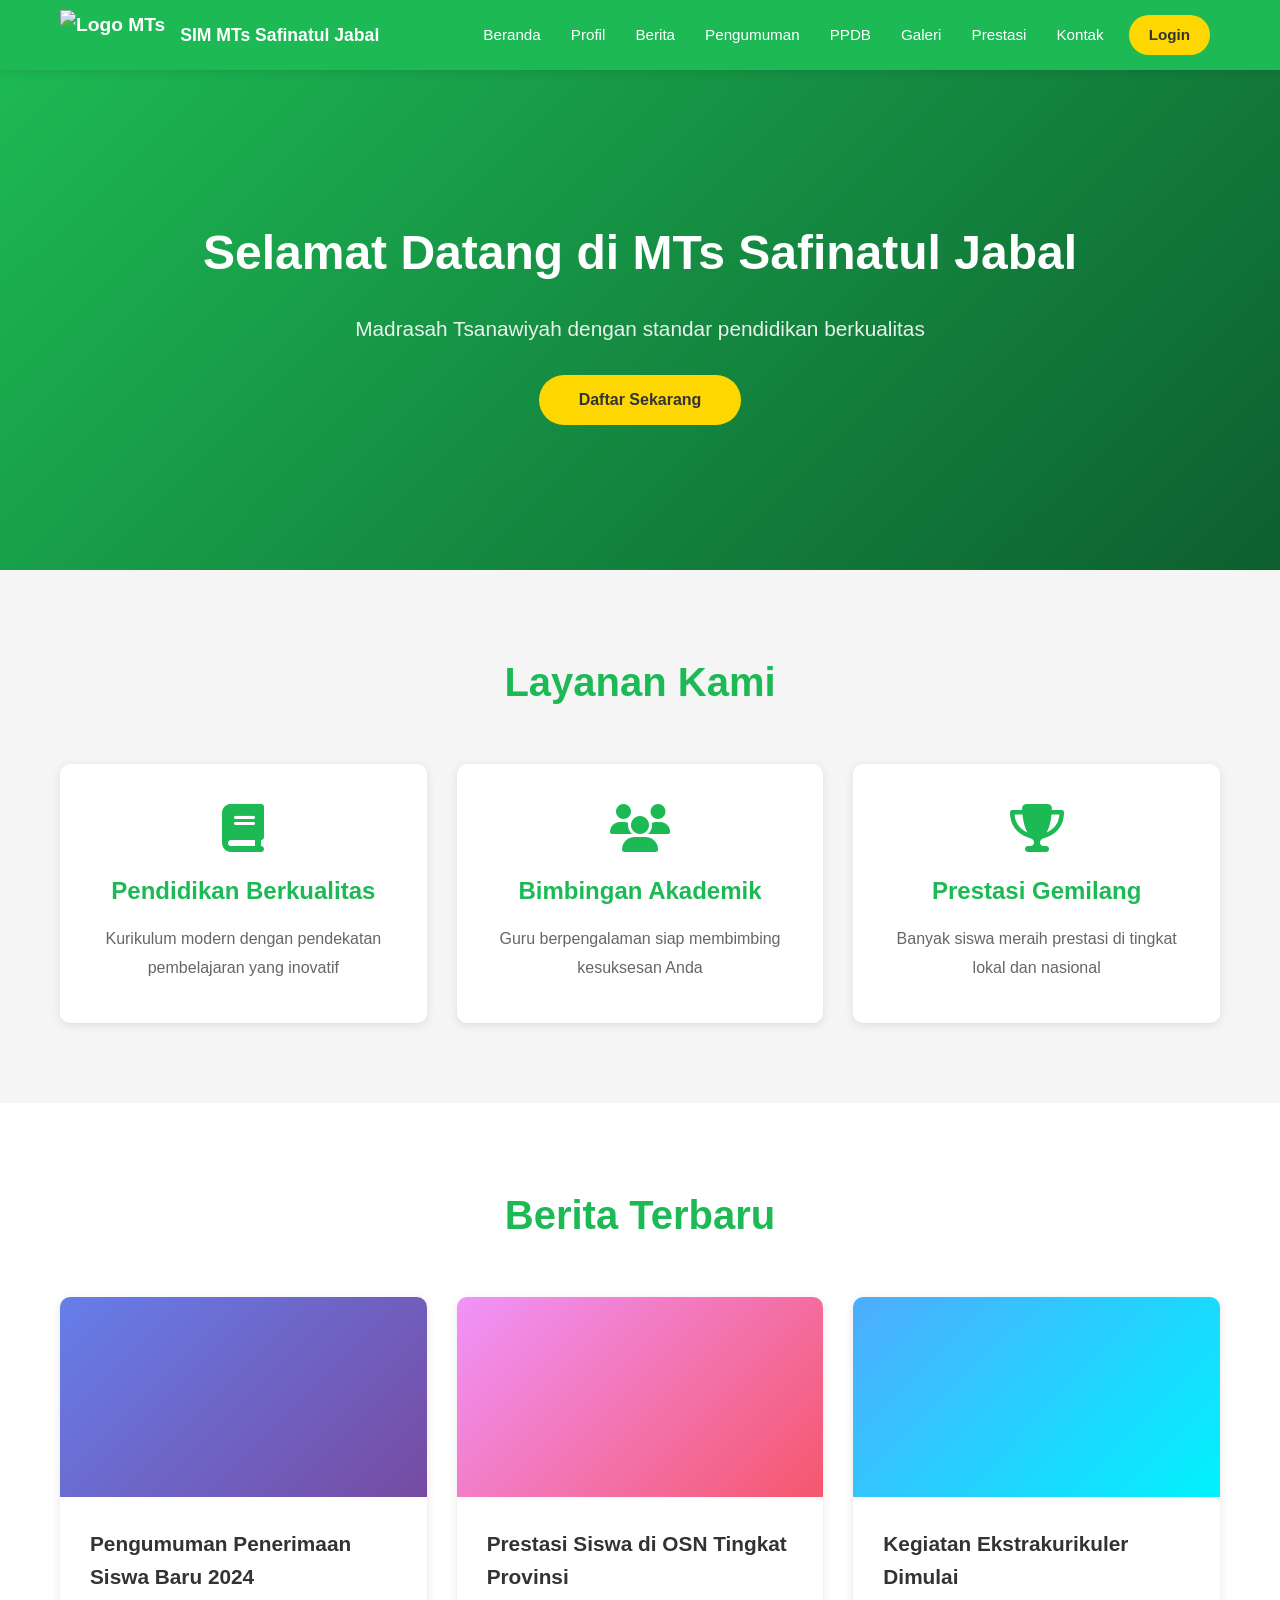
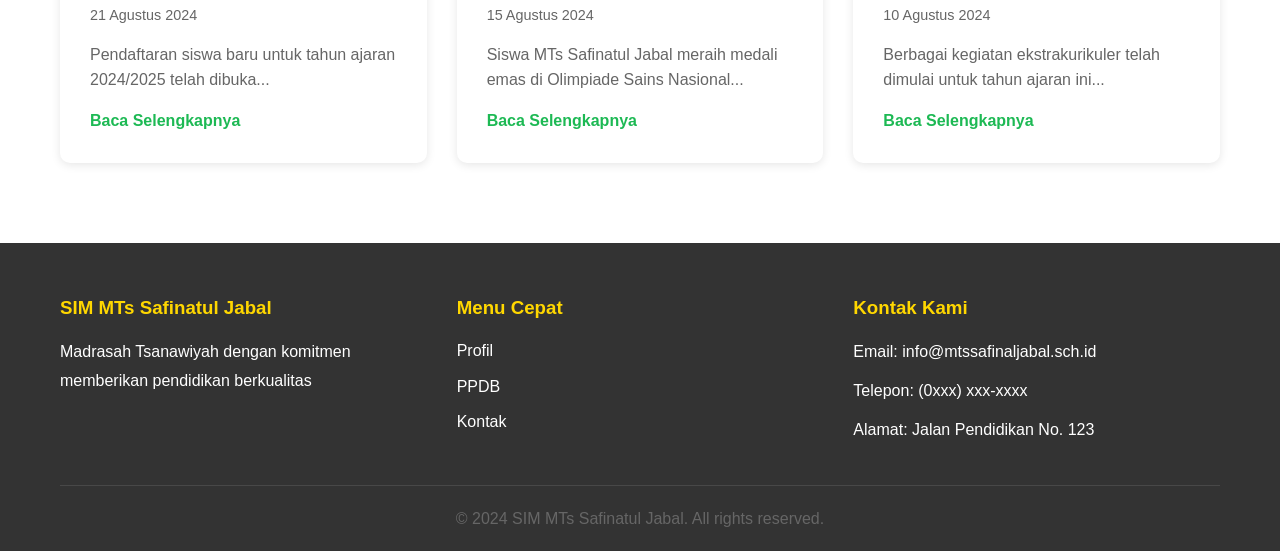
==== index.html @ 8cd1381e "Create main homepage" ====
<!DOCTYPE html>
<html lang="id">
<head>
    <meta charset="UTF-8">
    <meta name="viewport" content="width=device-width, initial-scale=1.0">
    <title>SIM MTs Safinatul Jabal</title>
    <link rel="stylesheet" href="css/style.css">
    <link rel="stylesheet" href="css/navbar.css">
    <link rel="stylesheet" href="https://cdnjs.cloudflare.com/ajax/libs/font-awesome/6.4.0/css/all.min.css">
</head>
<body>
    <!-- Navbar -->
    <nav class="navbar">
        <div class="navbar-container">
            <div class="navbar-logo">
                <img src="assets/logo.png" alt="Logo MTs" class="logo-img">
                <span class="school-name">SIM MTs Safinatul Jabal</span>
            </div>
            <ul class="navbar-menu">
                <li><a href="index.html" class="active">Beranda</a></li>
                <li><a href="pages/profil.html">Profil</a></li>
                <li><a href="pages/berita.html">Berita</a></li>
                <li><a href="pages/pengumuman.html">Pengumuman</a></li>
                <li><a href="pages/ppdb.html">PPDB</a></li>
                <li><a href="pages/galeri.html">Galeri</a></li>
                <li><a href="pages/prestasi.html">Prestasi</a></li>
                <li><a href="pages/kontak.html">Kontak</a></li>
                <li><a href="pages/login.html" class="btn-login">Login</a></li>
            </ul>
            <div class="hamburger">
                <span></span>
                <span></span>
                <span></span>
            </div>
        </div>
    </nav>

    <!-- Hero Section -->
    <section class="hero">
        <div class="hero-content">
            <h1>Selamat Datang di MTs Safinatul Jabal</h1>
            <p>Madrasah Tsanawiyah dengan standar pendidikan berkualitas</p>
            <a href="pages/ppdb.html" class="btn-primary">Daftar Sekarang</a>
        </div>
    </section>

    <!-- Features Section -->
    <section class="features">
        <div class="container">
            <h2>Layanan Kami</h2>
            <div class="features-grid">
                <div class="feature-card">
                    <i class="fas fa-book"></i>
                    <h3>Pendidikan Berkualitas</h3>
                    <p>Kurikulum modern dengan pendekatan pembelajaran yang inovatif</p>
                </div>
                <div class="feature-card">
                    <i class="fas fa-users"></i>
                    <h3>Bimbingan Akademik</h3>
                    <p>Guru berpengalaman siap membimbing kesuksesan Anda</p>
                </div>
                <div class="feature-card">
                    <i class="fas fa-trophy"></i>
                    <h3>Prestasi Gemilang</h3>
                    <p>Banyak siswa meraih prestasi di tingkat lokal dan nasional</p>
                </div>
            </div>
        </div>
    </section>

    <!-- Latest News Section -->
    <section class="latest-news">
        <div class="container">
            <h2>Berita Terbaru</h2>
            <div class="news-grid">
                <div class="news-card">
                    <div class="news-image" style="background: linear-gradient(135deg, #667eea 0%, #764ba2 100%);"></div>
                    <div class="news-content">
                        <h3>Pengumuman Penerimaan Siswa Baru 2024</h3>
                        <p class="news-date">21 Agustus 2024</p>
                        <p>Pendaftaran siswa baru untuk tahun ajaran 2024/2025 telah dibuka...</p>
                        <a href="pages/berita.html">Baca Selengkapnya</a>
                    </div>
                </div>
                <div class="news-card">
                    <div class="news-image" style="background: linear-gradient(135deg, #f093fb 0%, #f5576c 100%);"></div>
                    <div class="news-content">
                        <h3>Prestasi Siswa di OSN Tingkat Provinsi</h3>
                        <p class="news-date">15 Agustus 2024</p>
                        <p>Siswa MTs Safinatul Jabal meraih medali emas di Olimpiade Sains Nasional...</p>
                        <a href="pages/berita.html">Baca Selengkapnya</a>
                    </div>
                </div>
                <div class="news-card">
                    <div class="news-image" style="background: linear-gradient(135deg, #4facfe 0%, #00f2fe 100%);"></div>
                    <div class="news-content">
                        <h3>Kegiatan Ekstrakurikuler Dimulai</h3>
                        <p class="news-date">10 Agustus 2024</p>
                        <p>Berbagai kegiatan ekstrakurikuler telah dimulai untuk tahun ajaran ini...</p>
                        <a href="pages/berita.html">Baca Selengkapnya</a>
                    </div>
                </div>
            </div>
        </div>
    </section>

    <!-- Footer -->
    <footer class="footer">
        <div class="container">
            <div class="footer-content">
                <div class="footer-section">
                    <h3>SIM MTs Safinatul Jabal</h3>
                    <p>Madrasah Tsanawiyah dengan komitmen memberikan pendidikan berkualitas</p>
                </div>
                <div class="footer-section">
                    <h3>Menu Cepat</h3>
                    <ul>
                        <li><a href="pages/profil.html">Profil</a></li>
                        <li><a href="pages/ppdb.html">PPDB</a></li>
                        <li><a href="pages/kontak.html">Kontak</a></li>
                    </ul>
                </div>
                <div class="footer-section">
                    <h3>Kontak Kami</h3>
                    <p>Email: info@mtssafinaljabal.sch.id</p>
                    <p>Telepon: (0xxx) xxx-xxxx</p>
                    <p>Alamat: Jalan Pendidikan No. 123</p>
                </div>
            </div>
            <div class="footer-bottom">
                <p>&copy; 2024 SIM MTs Safinatul Jabal. All rights reserved.</p>
            </div>
        </div>
    </footer>

    <script src="js/script.js"></script>
</body>
</html>
---- css/style.css ----
* {
    margin: 0;
    padding: 0;
    box-sizing: border-box;
}

:root {
    --primary-green: #1db954;
    --primary-yellow: #ffd700;
    --primary-blue: #0066cc;
    --text-dark: #333;
    --text-light: #666;
    --bg-light: #f5f5f5;
    --white: #fff;
    --shadow: 0 2px 10px rgba(0, 0, 0, 0.1);
}

body {
    font-family: 'Segoe UI', Tahoma, Geneva, Verdana, sans-serif;
    line-height: 1.6;
    color: var(--text-dark);
    background-color: var(--white);
}

.container {
    max-width: 1200px;
    margin: 0 auto;
    padding: 0 20px;
}

/* Hero Section */
.hero {
    background: linear-gradient(135deg, var(--primary-green) 0%, #0d5f2f 100%);
    color: var(--white);
    text-align: center;
    padding: 100px 20px;
    min-height: 500px;
    display: flex;
    align-items: center;
    justify-content: center;
}

.hero-content h1 {
    font-size: 3rem;
    margin-bottom: 20px;
    font-weight: bold;
}

.hero-content p {
    font-size: 1.3rem;
    margin-bottom: 30px;
    opacity: 0.9;
}

.btn-primary {
    display: inline-block;
    background-color: var(--primary-yellow);
    color: var(--text-dark);
    padding: 12px 40px;
    border-radius: 50px;
    text-decoration: none;
    font-weight: bold;
    transition: all 0.3s ease;
    border: none;
    cursor: pointer;
}

.btn-primary:hover {
    background-color: #ffed4e;
    transform: translateY(-2px);
    box-shadow: 0 5px 15px rgba(0, 0, 0, 0.2);
}

/* Features Section */
.features {
    padding: 80px 20px;
    background-color: var(--bg-light);
}

.features h2 {
    text-align: center;
    font-size: 2.5rem;
    margin-bottom: 50px;
    color: var(--primary-green);
}

.features-grid {
    display: grid;
    grid-template-columns: repeat(auto-fit, minmax(300px, 1fr));
    gap: 30px;
}

.feature-card {
    background: var(--white);
    padding: 40px;
    border-radius: 10px;
    text-align: center;
    box-shadow: var(--shadow);
    transition: transform 0.3s ease, box-shadow 0.3s ease;
}

.feature-card:hover {
    transform: translateY(-10px);
    box-shadow: 0 5px 20px rgba(0, 0, 0, 0.15);
}

.feature-card i {
    font-size: 3rem;
    color: var(--primary-green);
    margin-bottom: 20px;
}

.feature-card h3 {
    font-size: 1.5rem;
    margin-bottom: 15px;
    color: var(--primary-green);
}

.feature-card p {
    color: var(--text-light);
    line-height: 1.8;
}

/* Latest News Section */
.latest-news {
    padding: 80px 20px;
    background-color: var(--white);
}

.latest-news h2 {
    text-align: center;
    font-size: 2.5rem;
    margin-bottom: 50px;
    color: var(--primary-green);
}

.news-grid {
    display: grid;
    grid-template-columns: repeat(auto-fit, minmax(320px, 1fr));
    gap: 30px;
}

.news-card {
    background: var(--white);
    border-radius: 10px;
    overflow: hidden;
    box-shadow: var(--shadow);
    transition: transform 0.3s ease, box-shadow 0.3s ease;
}

.news-card:hover {
    transform: translateY(-5px);
    box-shadow: 0 5px 20px rgba(0, 0, 0, 0.15);
}

.news-image {
    height: 200px;
    background-size: cover;
    background-position: center;
}

.news-content {
    padding: 30px;
}

.news-content h3 {
    font-size: 1.3rem;
    margin-bottom: 10px;
    color: var(--text-dark);
}

.news-date {
    color: var(--text-light);
    font-size: 0.9rem;
    margin-bottom: 15px;
}

.news-content p {
    color: var(--text-light);
    margin-bottom: 15px;
    line-height: 1.6;
}

.news-content a {
    color: var(--primary-green);
    text-decoration: none;
    font-weight: bold;
    transition: color 0.3s ease;
}

.news-content a:hover {
    color: #0d5f2f;
}

/* Footer */
.footer {
    background-color: var(--text-dark);
    color: var(--white);
    padding: 50px 20px 20px;
}

.footer-content {
    display: grid;
    grid-template-columns: repeat(auto-fit, minmax(250px, 1fr));
    gap: 30px;
    margin-bottom: 30px;
}

.footer-section h3 {
    margin-bottom: 15px;
    color: var(--primary-yellow);
}

.footer-section p {
    margin-bottom: 10px;
    line-height: 1.8;
}

.footer-section ul {
    list-style: none;
}

.footer-section ul li {
    margin-bottom: 10px;
}

.footer-section a {
    color: var(--white);
    text-decoration: none;
    transition: color 0.3s ease;
}

.footer-section a:hover {
    color: var(--primary-yellow);
}

.footer-bottom {
    text-align: center;
    padding-top: 20px;
    border-top: 1px solid rgba(255, 255, 255, 0.1);
    color: var(--text-light);
}

/* Responsive Design */
@media (max-width: 768px) {
    .hero-content h1 {
        font-size: 2rem;
    }

    .hero-content p {
        font-size: 1.1rem;
    }

    .features h2,
    .latest-news h2 {
        font-size: 2rem;
    }
}
---- css/navbar.css ----
/* Navbar Styles */
.navbar {
    background-color: var(--primary-green);
    padding: 0;
    position: sticky;
    top: 0;
    z-index: 1000;
    box-shadow: 0 2px 10px rgba(0, 0, 0, 0.1);
}

.navbar-container {
    max-width: 1200px;
    margin: 0 auto;
    padding: 0 20px;
    display: flex;
    justify-content: space-between;
    align-items: center;
    height: 70px;
}

.navbar-logo {
    display: flex;
    align-items: center;
    gap: 15px;
    color: var(--white);
    text-decoration: none;
    font-size: 1.2rem;
    font-weight: bold;
}

.logo-img {
    height: 50px;
    width: auto;
}

.school-name {
    font-size: 1.1rem;
    font-weight: 600;
}

.navbar-menu {
    display: flex;
    list-style: none;
    gap: 0;
    align-items: center;
}

.navbar-menu li {
    height: 70px;
    display: flex;
    align-items: center;
}

.navbar-menu a {
    color: var(--white);
    text-decoration: none;
    padding: 0 15px;
    height: 100%;
    display: flex;
    align-items: center;
    transition: background-color 0.3s ease, color 0.3s ease;
    font-size: 0.95rem;
}

.navbar-menu a:hover {
    background-color: rgba(0, 0, 0, 0.1);
}

.navbar-menu a.active {
    background-color: rgba(0, 0, 0, 0.2);
    font-weight: bold;
}

.btn-login {
    background-color: var(--primary-yellow) !important;
    color: var(--text-dark) !important;
    border-radius: 25px;
    padding: 8px 20px !important;
    margin: 0 10px;
    height: auto !important;
    font-weight: bold;
    transition: all 0.3s ease;
}

.btn-login:hover {
    background-color: #ffed4e !important;
    transform: scale(1.05);
}

.hamburger {
    display: none;
    flex-direction: column;
    cursor: pointer;
    gap: 5px;
}

.hamburger span {
    width: 25px;
    height: 3px;
    background-color: var(--white);
    border-radius: 2px;
    transition: all 0.3s ease;
}

/* Responsive Mobile Menu */
@media (max-width: 768px) {
    .hamburger {
        display: flex;
    }

    .navbar-menu {
        position: absolute;
        top: 70px;
        left: 0;
        width: 100%;
        background-color: var(--primary-green);
        flex-direction: column;
        gap: 0;
        max-height: 0;
        overflow: hidden;
        transition: max-height 0.3s ease;
    }

    .navbar-menu.active {
        max-height: 400px;
    }

    .navbar-menu li {
        width: 100%;
        height: auto;
        border-bottom: 1px solid rgba(0, 0, 0, 0.1);
    }

    .navbar-menu a {
        padding: 15px 20px;
        width: 100%;
    }

    .btn-login {
        margin: 10px 20px !important;
        width: calc(100% - 40px);
        text-align: center;
        height: auto !important;
    }

    .hamburger.active span:nth-child(1) {
        transform: rotate(45deg) translate(10px, 10px);
    }

    .hamburger.active span:nth-child(2) {
        opacity: 0;
    }

    .hamburger.active span:nth-child(3) {
        transform: rotate(-45deg) translate(7px, -7px);
    }
}
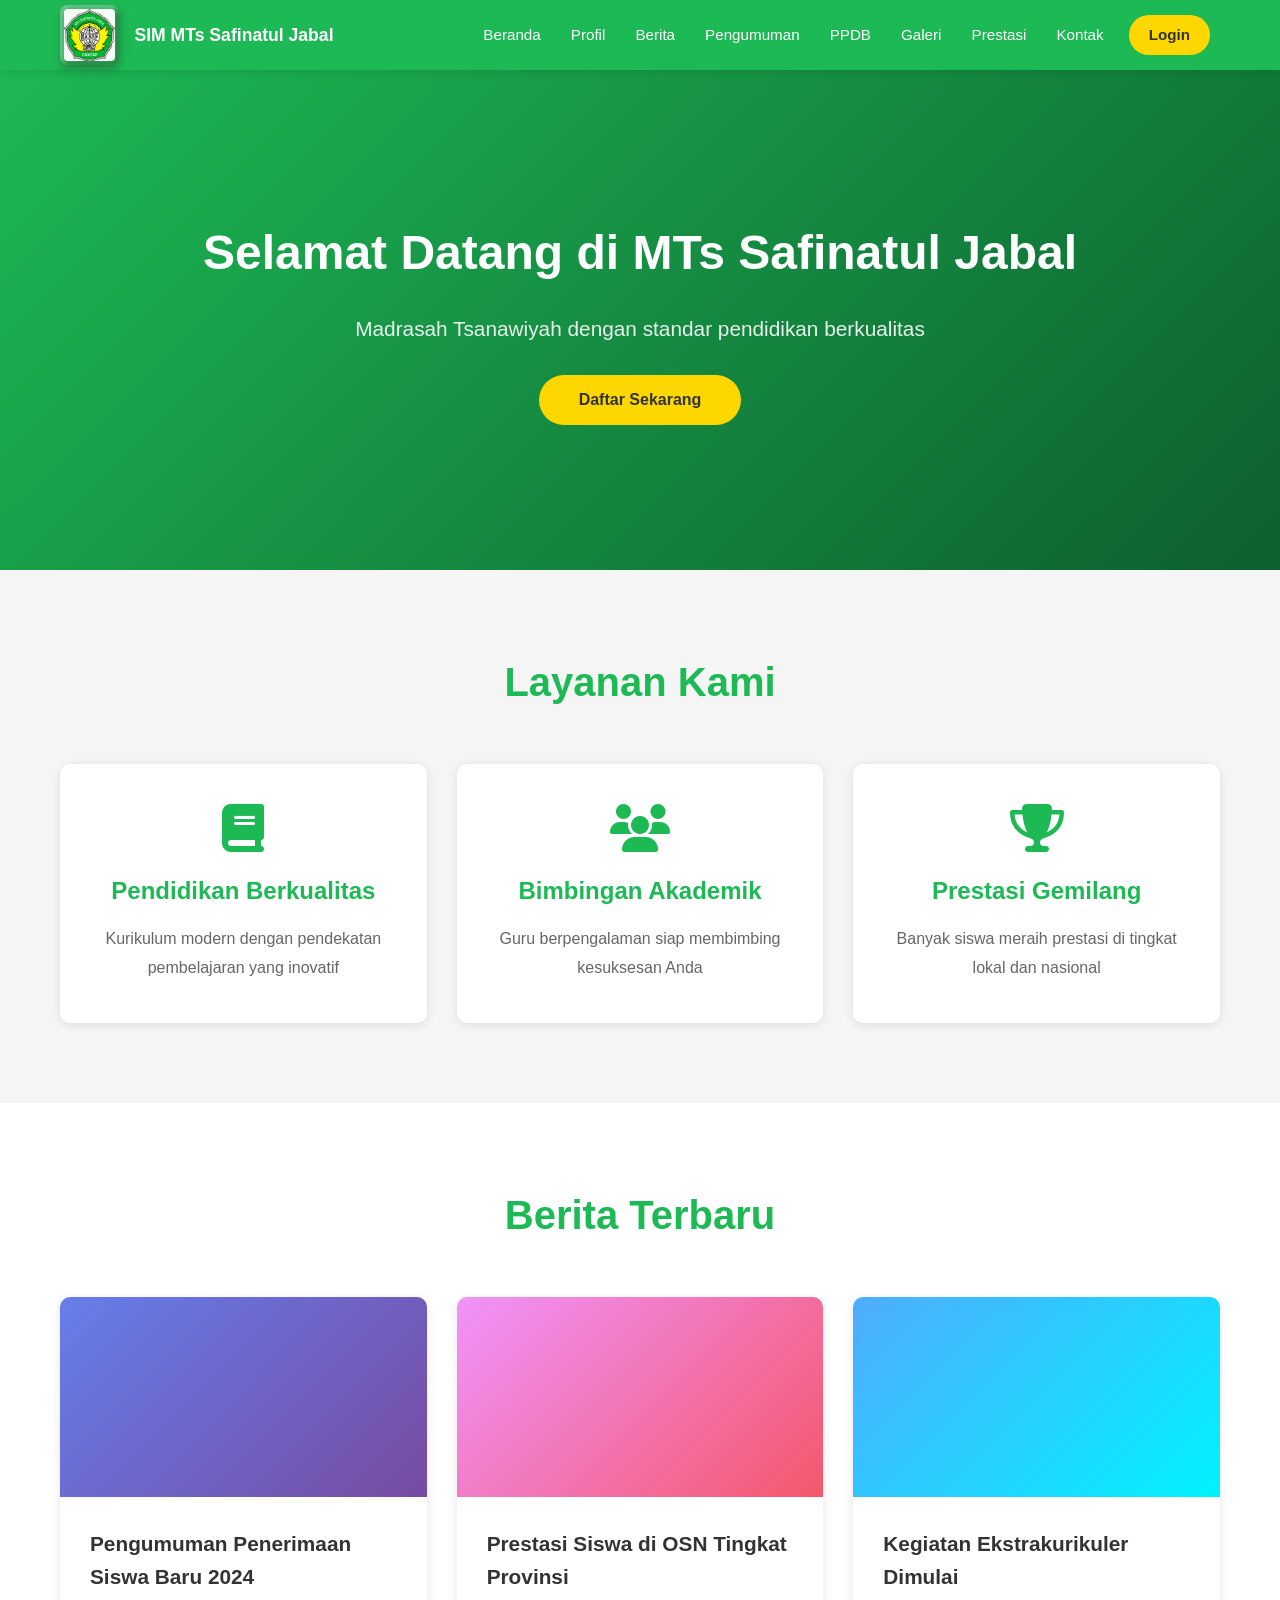
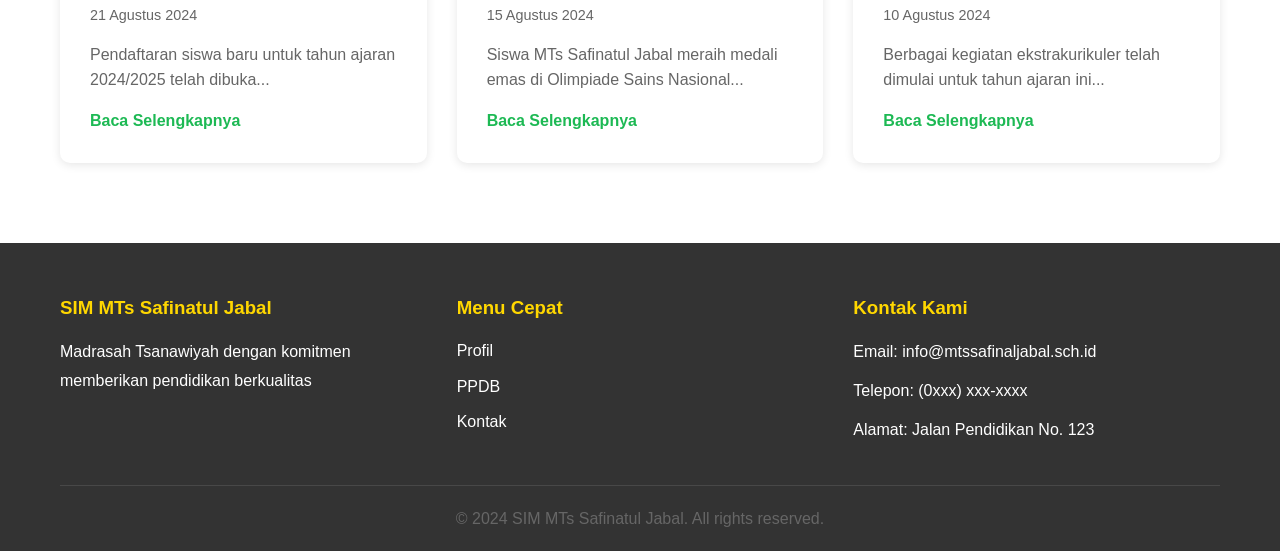
==== commit 5187cf94: "Sesuaikan path logo dari logo.png ke IMG_2392.jpeg" ====
--- a/index.html
+++ b/index.html
@@ -13,7 +13,7 @@
     <nav class="navbar">
         <div class="navbar-container">
             <div class="navbar-logo">
-                <img src="assets/logo.png" alt="Logo MTs" class="logo-img">
+                <img src="assets/IMG_2392.jpeg" alt="Logo MTs" class="logo-img">
                 <span class="school-name">SIM MTs Safinatul Jabal</span>
             </div>
             <ul class="navbar-menu">
--- a/css/navbar.css
+++ b/css/navbar.css
@@ -29,8 +29,24 @@
 }
 
 .logo-img {
-    height: 50px;
+    height: 60px;
     width: auto;
+    /* Efek Tekstur Timbul */
+    filter: drop-shadow(2px 2px 4px rgba(0, 0, 0, 0.3)) 
+            drop-shadow(-1px -1px 2px rgba(255, 255, 255, 0.3));
+    transition: all 0.3s ease;
+    box-shadow: 
+        inset 2px 2px 4px rgba(255, 255, 255, 0.3),
+        inset -2px -2px 4px rgba(0, 0, 0, 0.2),
+        0 4px 8px rgba(0, 0, 0, 0.2);
+    border-radius: 8px;
+    padding: 4px;
+}
+
+.logo-img:hover {
+    filter: drop-shadow(4px 4px 8px rgba(0, 0, 0, 0.4)) 
+            drop-shadow(-2px -2px 4px rgba(255, 255, 255, 0.4));
+    transform: translateY(-2px);
 }
 
 .school-name {
